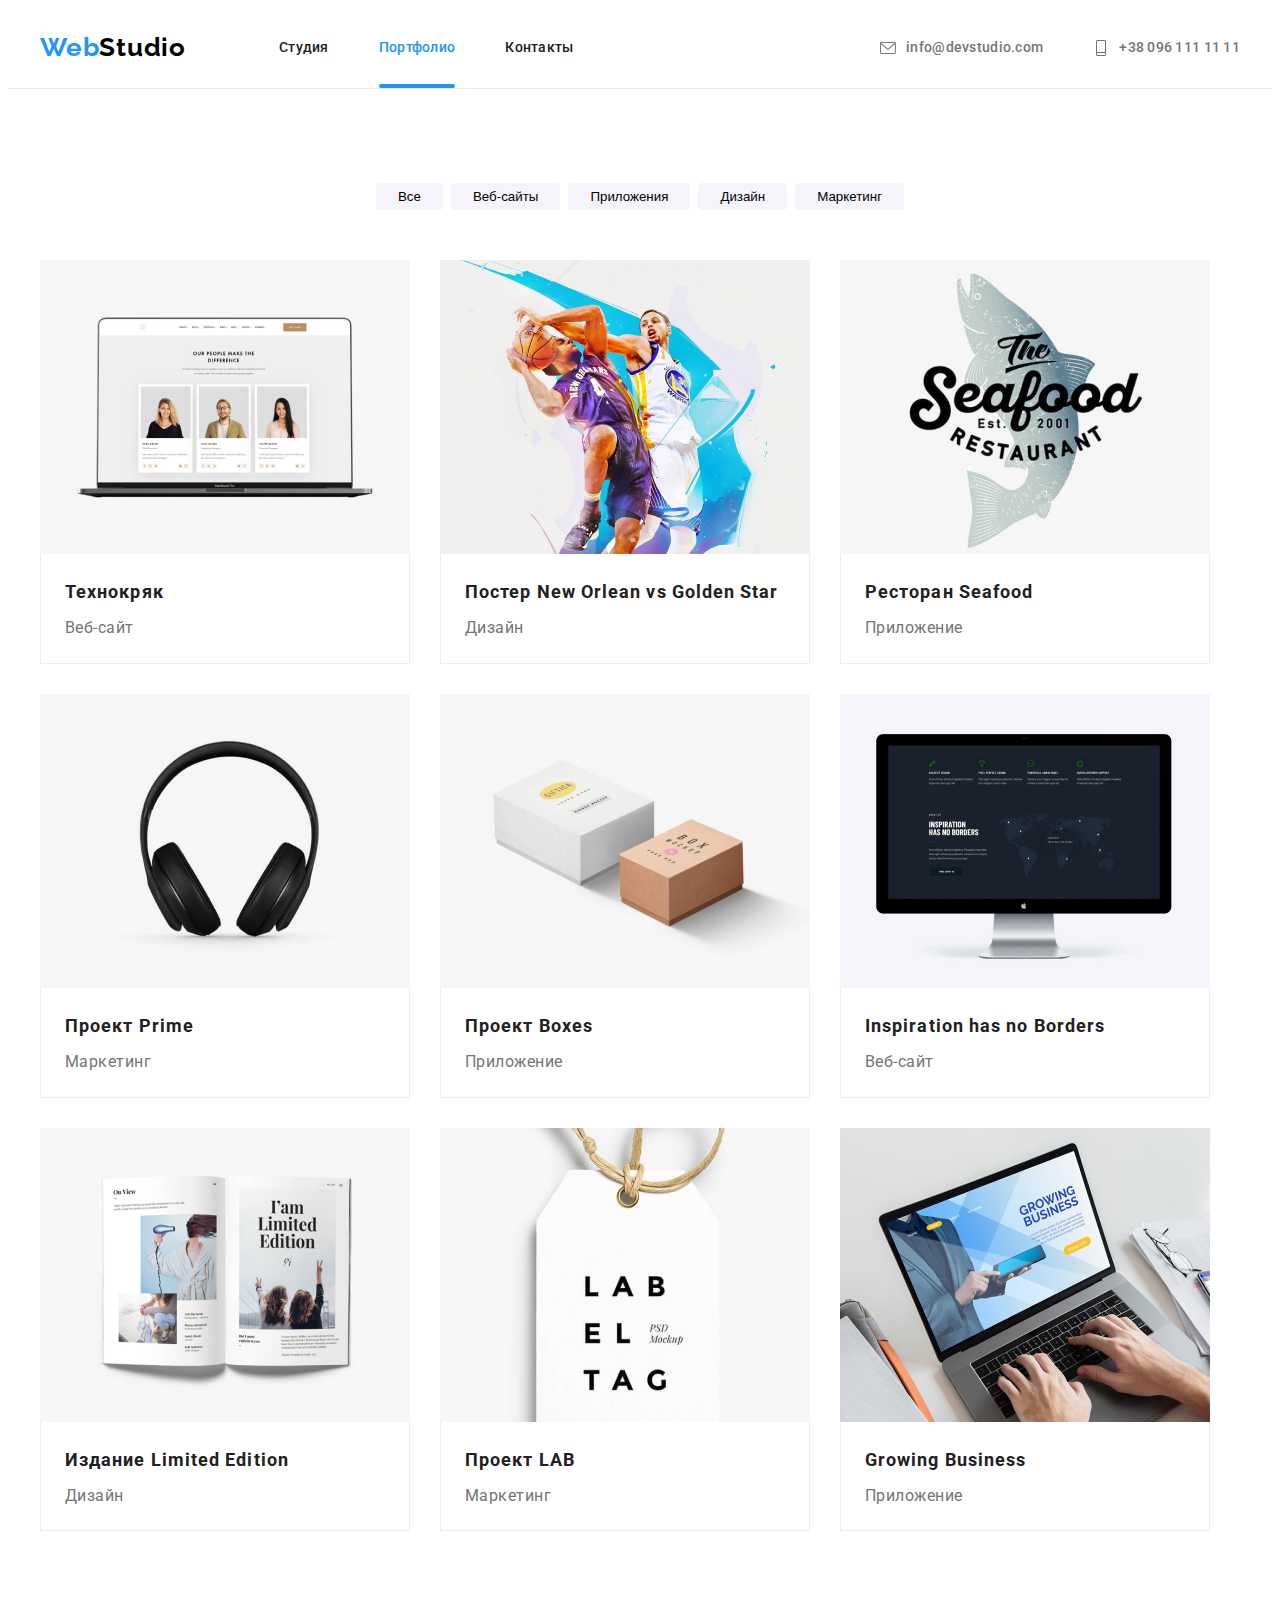
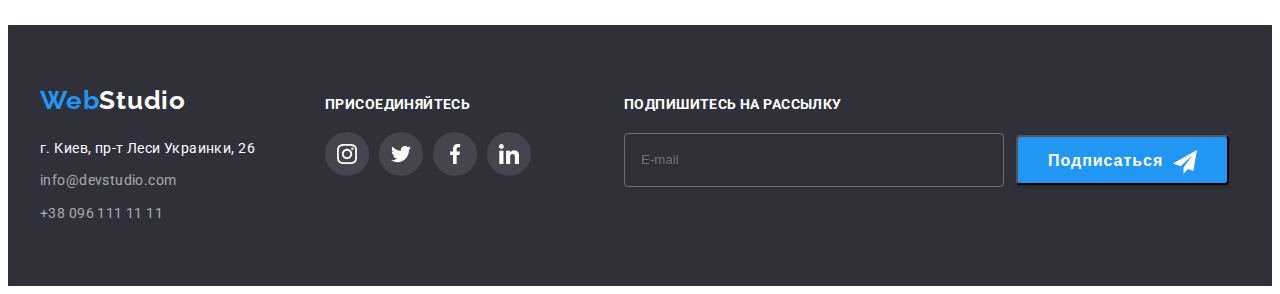
==== portfolio.html @ 50657eac "Clone HW-6" ====
<!DOCTYPE html>
<html lang="ru">
  <head>
    <meta charset="UTF-8" />
    <meta http-equiv="X-UA-Compatible" content="IE=edge" />
    <meta name="viewport" content="width=device-width, initial-scale=1.0" />
    <link rel="preconnect" href="https://fonts.googleapis.com" />
    <link rel="preconnect" href="https://fonts.gstatic.com" crossorigin />
    <link
      href="https://fonts.googleapis.com/css2?family=Inter:wght@500;700;800&family=Raleway:wght@700&family=Roboto:wght@400;500;700;900&display=swap"
      rel="stylesheet"
    />
    <link
      rel="stylesheet"
      href="https://cdnjs.cloudflare.com/ajax/libs/modern-normalize/1.1.0/modern-normalize.min.css"
      integrity="sha512-wpPYUAdjBVSE4KJnH1VR1HeZfpl1ub8YT/NKx4PuQ5NmX2tKuGu6U/JRp5y+Y8XG2tV+wKQpNHVUX03MfMFn9Q=="
      crossorigin="anonymous"
      referrerpolicy="no-referrer"
    />
    <link rel="stylesheet" href="./css/stylesportfolio.css" />
    <title>Portfolio</title>
  </head>

  <body>
    <!--HEADER-->
    <header class="page-header">
      <div class="container header-container">
        <nav class="navbar">
          <a class="logo" href="index.html"
            ><span class="logo-color">Web</span>Studio</a
          >
          <ul class="list menu">
            <li class="menu-item">
              <a class="menu-link link" href="index.html">Студия</a>
            </li>
            <li class="menu-item">
              <a class="menu-link current-link link" href="portfolio.html"
                >Портфолио</a
              >
            </li>
            <li class="menu-item">
              <a class="menu-link link" href="#">Контакты</a>
            </li>
          </ul>
        </nav>
        <ul class="head-contact list">
          <li class="contact-item-header">
            <a class="head-contact-mail link" href="mailto:info@devstudio.com">
              <svg class="icon-contact">
                <use href="./images/sprites-svg.svg#icon-mail"></use>
              </svg>
              info@devstudio.com</a
            >
          </li>
          <li class="contact-item-header">
            <a class="head-contact-tel link" href="tel:+380961111111"
              ><svg class="icon-contact">
                <use href="./images/sprites-svg.svg#icon-phone"></use>
              </svg>
              +38 096 111 11 11</a
            >
          </li>
        </ul>
      </div>
    </header>

    <!--MAIN-->
    <main>
      <!--PORTFOLIO-->
      <section class="portfolio-section">
        <div class="container">
          <ul class="list main-btn">
            <li class="btn-item">
              <button class="btn" type="button">Все</button>
            </li>
            <li class="btn-item">
              <button class="btn" type="button">Веб-сайты</button>
            </li>
            <li class="btn-item">
              <button class="btn" type="button">Приложения</button>
            </li>
            <li class="btn-item">
              <button class="btn" type="button">Дизайн</button>
            </li>
            <li class="btn-item">
              <button class="btn" type="button">Маркетинг</button>
            </li>
          </ul>

          <ul class="list portfolio-list">
            <li class="portfolio-item">
              <a class="link portfolio-img-link" href="#">
                <div class="overlay-container">
                  <img
                    class="portfolio-photo"
                    src="./images/portfolio/sait-technocrack.jpg"
                    alt="Технокряк"
                    width="370"
                    height="294"
                  />
                  <div class="overlay">
                    <p class="overlay-text">
                      Ресурс предлагает комплексные предложения с разным уровнем
                      функционала и сервисов. Все это позволит посетителю
                      получить исчерпывающие сведения о компании или частном
                      лице.
                    </p>
                  </div>
                </div>
                <div class="border-portfolio">
                  <h2 class="portfolio-title">Технокряк</h2>
                  <p class="portfolio-description">Веб-сайт</p>
                </div>
              </a>
            </li>
            <li class="portfolio-item">
              <a class="link portfolio-img-link" href="#">
                <div class="overlay-container">
                  <img
                    class="portfolio-photo"
                    src="./images/portfolio/design-poster.jpg"
                    alt="Постер New Orlean vs Golden Star"
                    width="370"
                    height="294"
                  />
                  <div class="overlay">
                    <p class="overlay-text">
                      Ресурс предлагает комплексные предложения с разным уровнем
                      функционала и сервисов. Все это позволит посетителю
                      получить исчерпывающие сведения о компании или частном
                      лице.
                    </p>
                  </div>
                </div>

                <div class="border-portfolio">
                  <h2 class="portfolio-title">
                    Постер New Orlean vs Golden Star
                  </h2>
                  <p class="portfolio-description">Дизайн</p>
                </div>
              </a>
            </li>
            <li class="portfolio-item">
              <a class="link portfolio-img-link" href="#">
                <div class="overlay-container">
                  <img
                    class="portfolio-photo"
                    src="./images/portfolio/app-restaurant.jpg"
                    alt="Ресторан Seafood"
                    width="370"
                    height="294"
                  />
                  <div class="overlay">
                    <p class="overlay-text">
                      Ресурс предлагает комплексные предложения с разным уровнем
                      функционала и сервисов. Все это позволит посетителю
                      получить исчерпывающие сведения о компании или частном
                      лице.
                    </p>
                  </div>
                </div>

                <div class="border-portfolio">
                  <h2 class="portfolio-title">Ресторан Seafood</h2>
                  <p class="portfolio-description">Приложение</p>
                </div>
              </a>
            </li>

            <li class="portfolio-item">
              <a class="link portfolio-img-link" href="#">
                <div class="overlay-container">
                  <img
                    class="portfolio-photo"
                    src="./images/portfolio/market-prime.jpg"
                    alt="Проект Prime"
                    width="370"
                    height="294"
                  />
                  <div class="overlay">
                    <p class="overlay-text">
                      Ресурс предлагает комплексные предложения с разным уровнем
                      функционала и сервисов. Все это позволит посетителю
                      получить исчерпывающие сведения о компании или частном
                      лице.
                    </p>
                  </div>
                </div>

                <div class="border-portfolio">
                  <h2 class="portfolio-title">Проект Prime</h2>
                  <p class="portfolio-description">Маркетинг</p>
                </div>
              </a>
            </li>
            <li class="portfolio-item">
              <a class="link portfolio-img-link" href="#">
                <div class="overlay-container">
                  <img
                    class="portfolio-photo"
                    src="./images/portfolio/app-boxes.jpg"
                    alt="Проект Boxes"
                    width="370"
                    height="294"
                  />
                  <div class="overlay">
                    <p class="overlay-text">
                      Ресурс предлагает комплексные предложения с разным уровнем
                      функционала и сервисов. Все это позволит посетителю
                      получить исчерпывающие сведения о компании или частном
                      лице.
                    </p>
                  </div>
                </div>

                <div class="border-portfolio">
                  <h2 class="portfolio-title">Проект Boxes</h2>
                  <p class="portfolio-description">Приложение</p>
                </div>
              </a>
            </li>
            <li class="portfolio-item">
              <a class="link portfolio-img-link" href="#">
                <div class="overlay-container">
                  <img
                    class="portfolio-photo"
                    src="./images/portfolio/sait-no-borders.jpg"
                    alt="Inspiration has no Borders"
                    width="370"
                    height="294"
                  />
                  <div class="overlay">
                    <p class="overlay-text">
                      Ресурс предлагает комплексные предложения с разным уровнем
                      функционала и сервисов. Все это позволит посетителю
                      получить исчерпывающие сведения о компании или частном
                      лице.
                    </p>
                  </div>
                </div>

                <div class="border-portfolio">
                  <h2 class="portfolio-title">Inspiration has no Borders</h2>
                  <p class="portfolio-description">Веб-сайт</p>
                </div>
              </a>
            </li>
            <li class="portfolio-item">
              <a class="link portfolio-img-link" href="#">
                <div class="overlay-container">
                  <img
                    class="portfolio-photo"
                    src="./images/portfolio/design-limited-edition.jpg"
                    alt="Издание Limited Edition"
                    width="370"
                    height="294"
                  />
                  <div class="overlay">
                    <p class="overlay-text">
                      Ресурс предлагает комплексные предложения с разным уровнем
                      функционала и сервисов. Все это позволит посетителю
                      получить исчерпывающие сведения о компании или частном
                      лице.
                    </p>
                  </div>
                </div>

                <div class="border-portfolio">
                  <h2 class="portfolio-title">Издание Limited Edition</h2>
                  <p class="portfolio-description">Дизайн</p>
                </div>
              </a>
            </li>
            <li class="portfolio-item">
              <a class="link portfolio-img-link" href="#">
                <div class="overlay-container">
                  <img
                    class="portfolio-photo"
                    src="./images/portfolio/market-lab.jpg"
                    alt="Проект LAB"
                    width="370"
                    height="294"
                  />
                  <div class="overlay">
                    <p class="overlay-text">
                      Ресурс предлагает комплексные предложения с разным уровнем
                      функционала и сервисов. Все это позволит посетителю
                      получить исчерпывающие сведения о компании или частном
                      лице.
                    </p>
                  </div>
                </div>

                <div class="border-portfolio">
                  <h2 class="portfolio-title">Проект LAB</h2>
                  <p class="portfolio-description">Маркетинг</p>
                </div>
              </a>
            </li>
            <li class="portfolio-item">
              <a class="link portfolio-img-link" href="#">
                <div class="overlay-container">
                  <img
                    class="portfolio-photo"
                    src="./images/portfolio/app-growing-business.jpg"
                    alt="Growing Business"
                    width="370"
                    height="294"
                  />
                  <div class="overlay">
                    <p class="overlay-text">
                      Ресурс предлагает комплексные предложения с разным уровнем
                      функционала и сервисов. Все это позволит посетителю
                      получить исчерпывающие сведения о компании или частном
                      лице.
                    </p>
                  </div>
                </div>

                <div class="border-portfolio">
                  <h2 class="portfolio-title">Growing Business</h2>
                  <p class="portfolio-description">Приложение</p>
                </div>
              </a>
            </li>
          </ul>
        </div>
      </section>
    </main>

    <!--FOOTER-->
    <footer>
      <!--CONTACTS-->
      <div class="container container-footer">
        <div class="contact-container-footer">
          <a class="logo link logo-footer" href="index.html"
            ><span class="logo-color">Web</span>Studio</a
          >
          <address class="footer-contact">
            <ul class="list contact-list">
              <li class="contact-item">
                <a
                  class="local link"
                  href="https://goo.gl/maps/vMf8cFLKpYk1U5oU7"
                  target="_blank"
                  rel="noopener noreferrer"
                  >г. Киев, пр-т Леси Украинки, 26</a
                >
              </li>
              <li class="contact-item">
                <a
                  class="footer-contact-mail link"
                  href="mailto:info@devstudio.com"
                  >info@devstudio.com</a
                >
              </li>
              <li class="contact-item">
                <a class="footer-contact-tel link" href="tel:+380961111111"
                  >+38 096 111 11 11</a
                >
              </li>
            </ul>
          </address>
        </div>
        <!--SOCIAL-FOOTER-->
        <div class="social-footer">
          <p class="social-text">присоединяйтесь</p>
          <ul class="social-list-footer list">
            <li class="social-list-item-footer">
              <a href="" class="social-list-link-footer">
                <svg class="social-list-icon-footer" width="20" height="20">
                  <use href="./images/sprites-svg.svg#icon-instagram"></use>
                </svg>
              </a>
            </li>
            <li class="social-list-item-footer">
              <a href="" class="social-list-link-footer">
                <svg class="social-list-icon-footer" width="20" height="20">
                  <use href="./images/sprites-svg.svg#icon-twitter"></use>
                </svg>
              </a>
            </li>
            <li class="social-list-item-footer">
              <a href="" class="social-list-link-footer">
                <svg class="social-list-icon-footer" width="20" height="20">
                  <use href="./images/sprites-svg.svg#icon-facebook"></use>
                </svg>
              </a>
            </li>
            <li class="social-list-item-footer">
              <a href="" class="social-list-link-footer">
                <svg class="social-list-icon-footer" width="20" height="20">
                  <use href="./images/sprites-svg.svg#icon-linkedin"></use>
                </svg>
              </a>
            </li>
          </ul>
        </div>

        <!--SUBSCRIBE-FOOTER-->
        <div class="subscribe-container">
          <p class="subscribe-text">Подпишитесь на рассылку</p>
          <form class="subscribe-form">
            <input
              class="subscribe-input"
              type="email"
              placeholder="E-mail"
              name="mail"
              id="mail"
              required
            />
            <button type="submit" class="subscribe-btn" name="subscribe">
              Подписаться<svg class="subscribe-icon">
                <use href="./images/sprites-svg.svg#icon-send"></use>
              </svg>
            </button>
          </form>
        </div>
      </div>
    </footer>
  </body>
</html>
---- css/stylesportfolio.css ----
:root {
  --main-font: "Roboto", sans-serif;
  --secondary-font: "Raleway", sans-serif;
  --accent-color: #2f303a;
  --text-color-contact: #757575;
  --highlight-text-color: #2196f3;
}

body {
  font-family: var(--main-font);
}

.list {
  list-style: none;
}

.link {
  text-decoration: none;
  color: #000;
}

h1,
h2,
h3,
h4,
h5,
h6,
p {
  margin-top: 0;
  margin-bottom: 0;
}

ul,
ol {
  margin-top: 0;
  margin-bottom: 0;
  padding-left: 0;
}

img {
  display: block;
}

.container {
  width: 1200px;
  margin-left: auto;
  margin-right: auto;
  padding-left: 15px;
  padding-right: 15px;
}

/*================HEADER================*/

.page-header {
  border-bottom: 1px solid #ececec;
}

.header-container {
  display: flex;
  align-items: center;
  justify-content: space-between;
}

/*navbar*/
.navbar {
  display: flex;
  align-items: center;
}

.logo {
  margin-right: 93px;
}

.menu {
  display: flex;
  }

.menu-item:not(:last-child) {
  margin-right: 50px;
}

.menu-link {
  position: relative;
  display: block;
  font-weight: 500;
  font-size: 14px;
  line-height: 1.1;
  letter-spacing: 0.02em;
  color: #212121;
  padding-top: 32px;
  padding-bottom: 32px;
  transition: color 250ms cubic-bezier(0.4, 0, 0.2, 1);;
}

.menu-link:hover,
.menu-link:focus {
  color: var(--highlight-text-color);
}

.current-link::after {
  content: ' ';
  position: absolute;
  width: 100%;
  height: 4px;
  left: 0;
  bottom: 0;
  background: var(--highlight-text-color);
  border-radius: 2px;
  }

.head-contact {
  display: flex;
}

.head-contact-mail:hover,
.head-contact-tel:hover,
.head-contact-mail:focus,
.head-contact-tel:focus {
  color: #2196f3;
  }

.head-contact-mail:hover .icon-contact,
.head-contact-tel:hover .icon-contact,
.head-contact-mail:focus .icon-contact,
.head-contact-tel:focus .icon-contact{
  fill: var(--highlight-text-color);
}

.contact-item-header {
  display: flex;
  align-items: center;
  justify-content: center;
}

.contact-item-header:not(:last-of-type) {
  margin-right: 50px;
}

.head-contact-mail,
.head-contact-tel {
  display: flex;
  font-weight: 500;
  font-size: 14px;
  line-height: 1.1;
  letter-spacing: 0.02em;
  color: #757575;
  padding-top: 32px;
  padding-bottom: 32px;
  }

.current-link {
  color: var(--highlight-text-color);
}

.icon-contact {
  width: 16px;
  height: 16px;
  margin-right: 10px;
  fill: #757575;
  transition: fill 250ms cubic-bezier(0.4, 0, 0.2, 1);;
  }


/*logo*/
.logo {
  text-decoration: none;
  font-family: var(--secondary-font);
  font-weight: 700;
  font-size: 26px;
  line-height: 1.2;
  letter-spacing: 0.03em;
  color: black;
}

.logo-color {
  color: #2196f3;
}

/* ===============MAIN=============== */

.portfolio-section {
  padding-bottom: 94px;
  padding-top: 94px;
}

/*navigation*/
.main-btn {
  font-weight: 500;
  font-size: 16px;
  line-height: 1.6;
  text-align: center;
  letter-spacing: 0.03em;
  display: flex;
  justify-content: center;
  margin-bottom: 50px;
}

.btn-item:not(:last-child) {
  margin-right: 8px;
}

.btn {
  cursor: pointer;
  background: #f5f4fa;
  padding: 6px 22px;
  border-radius: 4px;
  border: none;
  transition: color 250ms cubic-bezier(0.4, 0, 0.2, 1), background-color 250ms cubic-bezier(0.4, 0, 0.2, 1), box-shadow 250ms cubic-bezier(0.4, 0, 0.2, 1);
}

.btn:hover,
.btn:focus {
  background-color: #2196f3;
  color: #fff;
  box-shadow: 0px 3px 1px rgba(0, 0, 0, 0.1), 0px 1px 2px rgba(0, 0, 0, 0.08),
    0px 2px 2px rgba(0, 0, 0, 0.12);
}

/*List portfolio*/
.portfolio-list {
  display: flex;
  flex-wrap: wrap;
  margin-top: -30px;
}

.portfolio-item {
  flex-basis: calc((100% - 90px) / 3);
  margin-top: 30px;
  }

.portfolio-item:not(:nth-child(3n)) {
  margin-right: 30px;
}

.border-portfolio {
  border-left: 1px solid #eeeeee;
  border-right: 1px solid #eeeeee;
  border-bottom: 1px solid #eeeeee;
  padding: 20px 24px;
  background-color: #ffffff;
  }

.portfolio-img-link {
  position: relative;
  display: block;
  transition: box-shadow 250ms cubic-bezier(0.4, 0, 0.2, 1);
  }

.portfolio-img-link:hover,
.portfolio-img-link:focus {
  box-shadow: 0px 1px 1px rgba(0, 0, 0, 0.12), 0px 4px 4px rgba(0, 0, 0, 0.06), 1px 4px 6px rgba(0, 0, 0, 0.16);
}

.portfolio-title {
  font-weight: 700;
  font-size: 18px;
  line-height: 2;
  letter-spacing: 0.06em;
  color: #212121;
  margin-bottom: 4px;
}

.portfolio-description {
  font-size: 16px;
  line-height: 1.8;
  letter-spacing: 0.03em;
  color: var(--text-color-contact);
}

.overlay-container {
  position: relative;
  overflow: hidden;
}

.overlay {
  opacity: 0;
  top: 0;
  left: 0;
  width: 370px;
  height: 294px;
  position: absolute;
  background-color: rgba(33, 150, 243, 0.9);
  transform: translate(0, 100%);
  transition: opacity 250ms cubic-bezier(0.4, 0, 0.2, 1), transform 250ms cubic-bezier(0.4, 0, 0.2, 1);
  }

.overlay-text {
  text-align: left;
  color: #ffffff;
  position: absolute;
  font-size: 18px;
  line-height: 1.4;
  letter-spacing: 0.03em;
  padding: 63px 24px;
}

.portfolio-img-link:hover .overlay {
opacity: 1;
transform: translate(0, 0);
}

/* ===============FOOTER=============== */

footer {
  background-color: var(--accent-color);
  padding-top: 60px;
  padding-bottom: 60px;
}

.container-footer {
  display: flex;
  align-items: baseline;
}

/*address*/
.footer-contact {
  font-family: var(--main-font);
  font-style: normal;
  font-size: 14px;
  line-height: 1.7;
  letter-spacing: 0.03em;
  margin-right: 70px;
}

.logo-footer {
  display: block;
  color: #ffffff;
  margin-bottom: 20px;
}

.local {
  font-size: 14px;
  line-height: 1.7;
  letter-spacing: 0.03em;
  color: #ffffff;
}

.contact-item:not(:last-of-type) {
  margin-bottom: 9px;
}

.footer-contact-tel,
.footer-contact-mail {
  font-size: 14px;
  line-height: 1.7;
  letter-spacing: 0.03em;
  color: rgba(255, 255, 255, 0.6);
}

/*==social-footer==*/

.social-footer {
  margin-right: 93px;
}

.social-text {
  font-weight: 700;
  font-size: 14px;
  line-height: 16px;
  letter-spacing: 0.03em;
  text-transform: uppercase;
  color: #ffffff;
  margin-bottom: 20px;
}

.social-list-footer {
  display: flex;
}

.social-list-item-footer:not(:last-child) {
  margin-right: 10px;
}

.social-list-link-footer {
  display: flex;
  align-items: center;
  justify-content: center;
  width: 44px;
  height: 44px;
  background-color: rgba(255, 255, 255, 0.1);
  border-radius: 50%;
  transition: background-color 250ms cubic-bezier(0.4, 0, 0.2, 1);
}

.social-list-link-footer:hover,
.social-list-link-footer:focus {
  background-color: var(--highlight-text-color);
}

.social-list-icon-footer {
  fill: #ffffff;
}

/*==subscribe==*/

.subscribe-container {

}

.subscribe-text {
font-weight: 700;
font-size: 14px;
line-height: 1.1;
letter-spacing: 0.03em;
text-transform: uppercase;
color: #FFFFFF;
margin-bottom: 20px;
}

.subscribe-form {
  display: flex;
  align-items: center;
  justify-content: center;
}

.subscribe-input {
width: 360px;
height: 50px;
border: 1px solid rgba(255, 255, 255, 0.3);
filter: drop-shadow(0px 4px 4px rgba(0, 0, 0, 0.15));
border-radius: 4px;
padding-left: 16px;
margin-right: 12px;
background-color: transparent;
color: #ffffff;
}

.subscribe-input:hover,
.subscribe-input:focus {
  border-color: var(--highlight-text-color);
}

.subscribe-btn-container {
  position: relative;
  width: 200px;
height: 50px;
}

.subscribe-btn {
  display: block;
  align-items: center;
background: var(--highlight-text-color);
box-shadow: 0px 4px 4px rgba(0, 0, 0, 0.15);
border-radius: 4px;
padding: 10px 30px;
max-height: 50px;
font-weight: 700;
font-size: 16px;
line-height: 1.8;
letter-spacing: 0.06em;
color: #FFFFFF;
cursor: pointer;
}

.subscribe-btn:hover {
  background-color: #188ce8;
}

.subscribe-icon {
  width: 24px;
  height: 24px;
  margin-left: 10px;
  vertical-align: middle;
    }
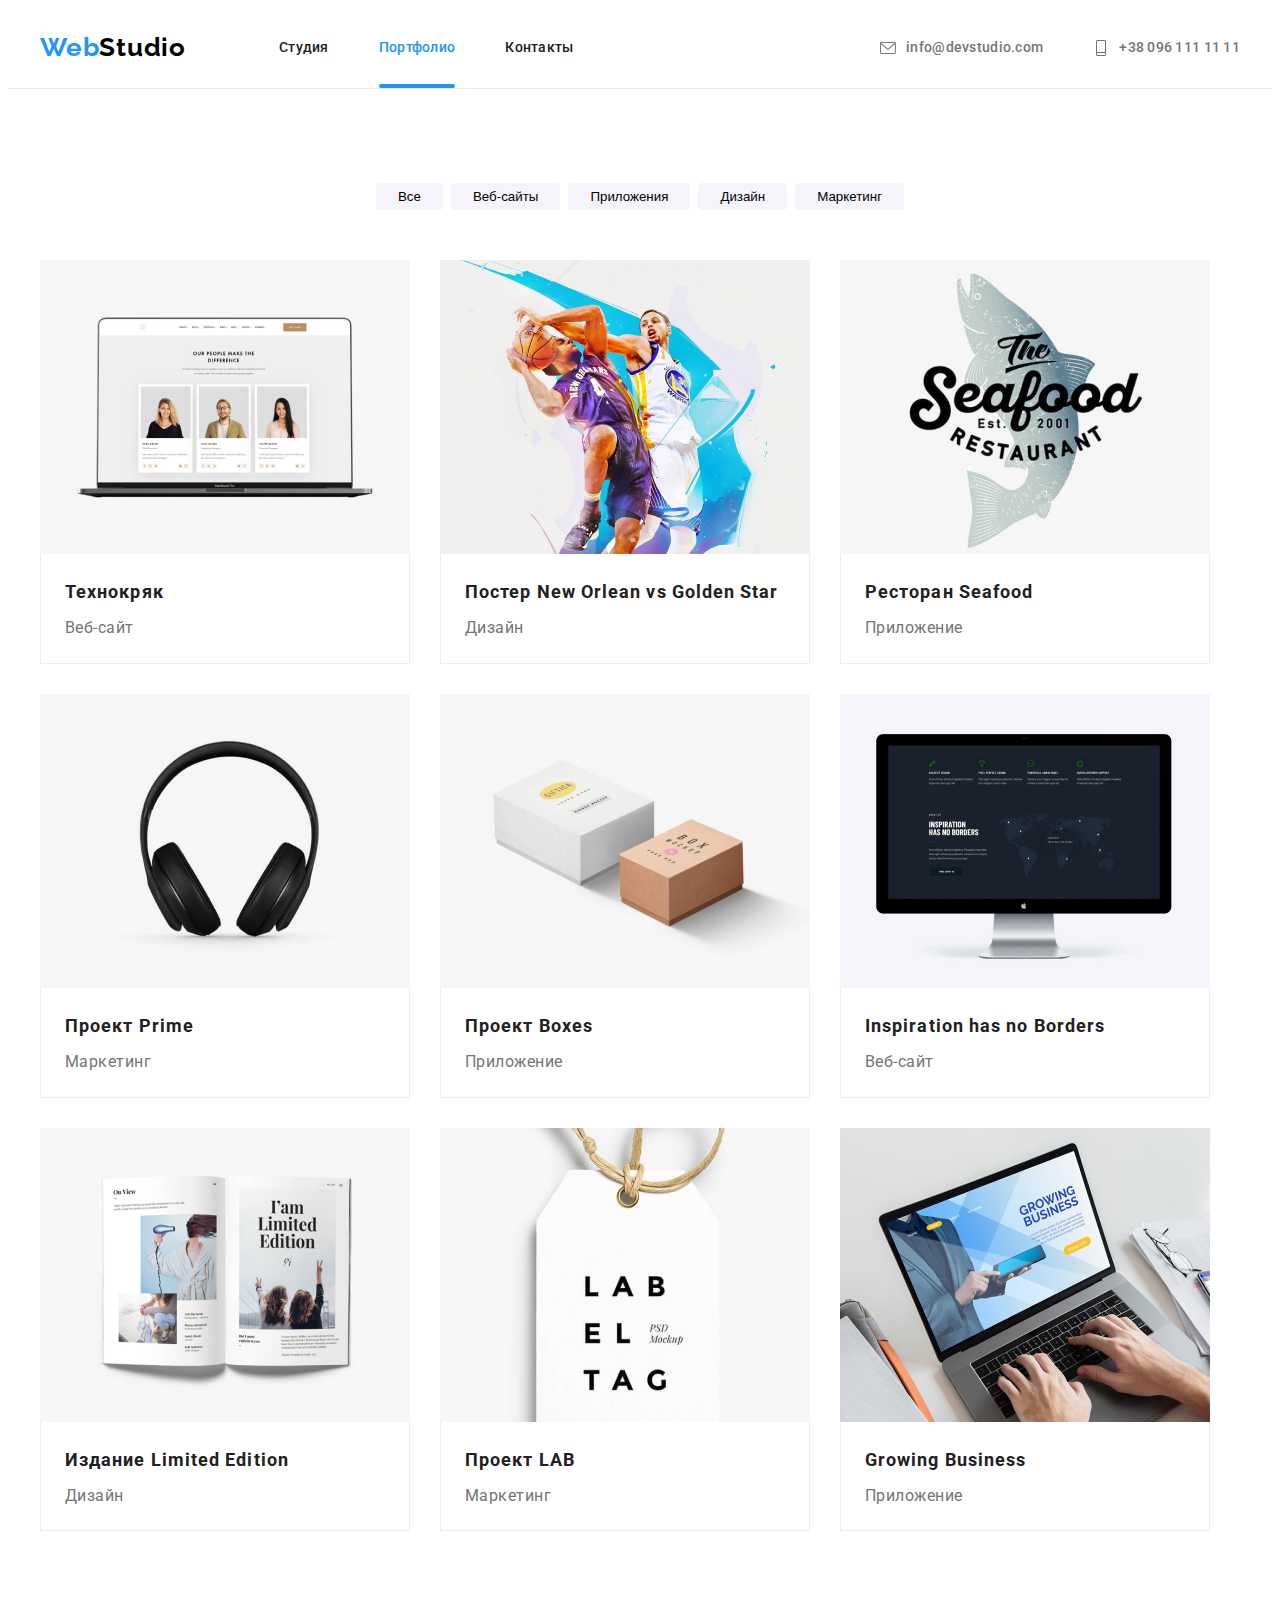
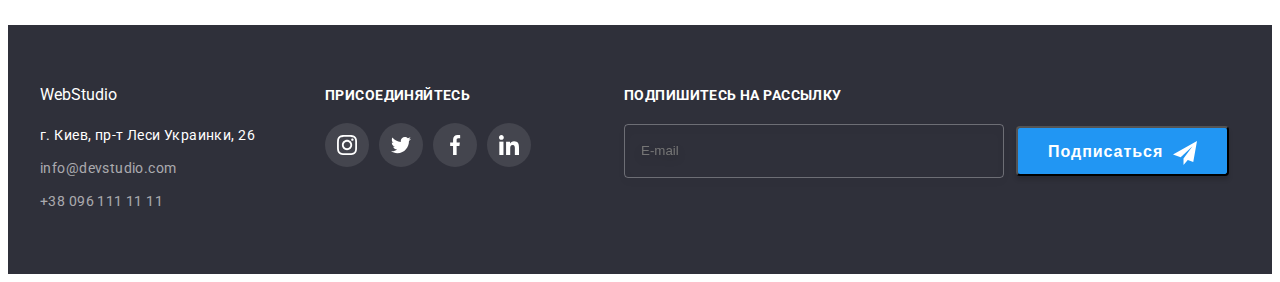
==== commit 16cfdad1: "12" ====
--- a/portfolio.html
+++ b/portfolio.html
@@ -17,6 +17,7 @@
       crossorigin="anonymous"
       referrerpolicy="no-referrer"
     />
+    <link rel="stylesheet" href="./css/main.min.css" />
     <link rel="stylesheet" href="./css/stylesportfolio.css" />
     <title>Portfolio</title>
   </head>
@@ -26,34 +27,34 @@
     <header class="page-header">
       <div class="container header-container">
         <nav class="navbar">
-          <a class="logo" href="index.html"
-            ><span class="logo-color">Web</span>Studio</a
+          <a class="logo page-header__logo" href="index.html"
+            ><span class="logo_color">Web</span>Studio</a
           >
           <ul class="list menu">
-            <li class="menu-item">
-              <a class="menu-link link" href="index.html">Студия</a>
-            </li>
-            <li class="menu-item">
-              <a class="menu-link current-link link" href="portfolio.html"
+            <li class="menu__item">
+              <a class="menu__link link" href="index.html">Студия</a>
+            </li>
+            <li class="menu__item">
+              <a class="menu__link current-link link" href="portfolio.html"
                 >Портфолио</a
               >
             </li>
-            <li class="menu-item">
-              <a class="menu-link link" href="#">Контакты</a>
+            <li class="menu__item">
+              <a class="menu__link link" href="#">Контакты</a>
             </li>
           </ul>
         </nav>
         <ul class="head-contact list">
-          <li class="contact-item-header">
-            <a class="head-contact-mail link" href="mailto:info@devstudio.com">
+          <li class="head-contact__item">
+            <a class="head-contact__mail link" href="mailto:info@devstudio.com">
               <svg class="icon-contact">
                 <use href="./images/sprites-svg.svg#icon-mail"></use>
               </svg>
               info@devstudio.com</a
             >
           </li>
-          <li class="contact-item-header">
-            <a class="head-contact-tel link" href="tel:+380961111111"
+          <li class="head-contact__item">
+            <a class="head-contact__tel link" href="tel:+380961111111"
               ><svg class="icon-contact">
                 <use href="./images/sprites-svg.svg#icon-phone"></use>
               </svg>
--- a/css/main.min.css
+++ b/css/main.min.css
@@ -0,0 +1,2 @@
+:root{--main-font: "Roboto", sans-serif;--secondary-font: "Raleway", sans-serif;--accent-color: #2f303a;--secondary-accent-color: #f5f4fa;--text-color-contact: #757575;--highlight-text-color: #2196f3}.visually-hidden{position:absolute;width:1px;height:1px;margin:-1px;border:0;padding:0;white-space:nowrap;clip-path:inset(100%);clip:rect(0 0 0 0);overflow:hidden}.list{list-style:none}.link{text-decoration:none;color:#000}h1,h2,h3,h4,h5,h6,p{margin-top:0;margin-bottom:0}ul,ol{margin-top:0;margin-bottom:0;padding-left:0}body{font-family:var(--main-font)}img{display:block}.container{width:1200px;margin-left:auto;margin-right:auto;padding-left:15px;padding-right:15px}.section{padding-top:94px;padding-bottom:94px}.title{font-weight:700;font-size:36px;margin-bottom:50px}.navbar{display:flex;align-items:center}.logo{margin-right:93px}.menu{display:flex}.menu__item:not(:last-child){margin-right:50px}.menu__link{position:relative;display:block;font-weight:500;font-size:14px;line-height:1.1;letter-spacing:0.02em;color:#212121;padding-top:32px;padding-bottom:32px;transition:color 250ms cubic-bezier(0.4, 0, 0.2, 1)}.menu__link:hover,.menu__link:focus{color:var(--highlight-text-color)}.current-link{color:var(--highlight-text-color)}.current-link::after{content:' ';position:absolute;width:100%;height:4px;left:0;bottom:0;background:var(--highlight-text-color);border-radius:2px}.head-contact{display:flex}.head-contact__item{display:flex;align-items:center;justify-content:center}.head-contact__item:not(:last-of-type){margin-right:50px}.head-contact__mail,.head-contact__tel{display:flex;font-weight:500;font-size:14px;line-height:1.1;letter-spacing:0.02em;color:#757575;padding-top:32px;padding-bottom:32px;transition:color 250ms cubic-bezier(0.4, 0, 0.2, 1)}.head-contact__mail:hover,.head-contact__mail:hover,.head-contact__mail:focus,.head-contact__mail:focus,.head-contact__tel:hover,.head-contact__tel:hover,.head-contact__tel:focus,.head-contact__tel:focus{color:var(--highlight-text-color)}.icon-contact{width:16px;height:16px;margin-right:10px;fill:#757575;transition:fill 250ms cubic-bezier(0.4, 0, 0.2, 1)}.head-contact__mail:hover .icon-contact,.head-contact__tel:hover .icon-contact,.head-contact__mail:focus .icon-contact,.head-contact__tel:focus .icon-contact{fill:var(--highlight-text-color)}.page-header__logo{text-decoration:none;font-family:var(--secondary-font);font-weight:700;font-size:26px;line-height:1.2;letter-spacing:0.03em;color:black}.logo_color{color:#2196f3}.footer__logo{text-decoration:none;font-family:var(--secondary-font);font-weight:700;font-size:26px;line-height:1.2;letter-spacing:0.03em;color:black}.social-list{display:flex;justify-content:center}.social-list__item:not(:last-child){margin-right:10px}.social-list__link{display:flex;align-items:center;justify-content:center;width:44px;height:44px;background-color:#ffffff;border-radius:50%;transition:background-color 250ms cubic-bezier(0.4, 0, 0.2, 1)}.social-list__link:hover,.social-list__link:focus{background-color:var(--highlight-text-color)}.social-list__icon{fill:#AFB1B8;transition:fill 250ms cubic-bezier(0.4, 0, 0.2, 1)}.social-list__icon:hover,.social-list__icon:focus{fill:#ffffff}.social-list__link:hover .social-list__icon,.social-list__link:focus .social-list__icon{fill:#ffffff}.backdrop{position:fixed;top:0;left:0;width:100vw;height:100vh;background-color:rgba(0,0,0,0.2);transition:opacity 250ms cubic-bezier(0.4, 0, 0.2, 1),visibility 250ms cubic-bezier(0.4, 0, 0.2, 1)}.backdrop.is-hidden{opacity:0;visibility:hidden;pointer-events:none}.modal{position:absolute;top:50%;left:50%;transform:translate(-50%, -50%);width:528px;height:581px;background-color:#FFFFFF;box-shadow:0px 1px 3px rgba(0,0,0,0.12),0px 1px 1px rgba(0,0,0,0.14),0px 2px 1px rgba(0,0,0,0.2);border-radius:4px;padding:40px}.modal-close-btn{position:absolute;top:8px;right:8px;display:flex;align-items:center;justify-content:center;height:30px;width:30px;border-radius:50%;background-color:#FFFFFF;border:1px solid rgba(0,0,0,0.1);cursor:pointer;padding:0;transition:fill 250ms cubic-bezier(0.4, 0, 0.2, 1)}.modal-close-btn-icon{transition:fill 250ms cubic-bezier(0.4, 0, 0.2, 1)}.modal-close-btn:hover .modal-close-btn-icon,.modal-close-btn:focus .modal-close-btn-icon{outline:none;fill:var(--highlight-text-color)}.contact-form{display:flex;flex-direction:column}.contact-form-title{font-weight:700;font-size:20px;line-height:1.1;text-align:center;letter-spacing:0.03em;color:#212121;margin-bottom:12px}.contact-form-field{position:relative;margin-bottom:10px}.contact-form-field-title{font-size:12px;line-height:1.1;letter-spacing:0.01em;color:#757575}.contact-form-link{color:var(--highlight-text-color)}.contact-form-wraper{position:relative;margin-top:4px}.contact-form-icon{position:absolute;top:50%;left:12px;width:15px;height:15px;transform:translateY(-50%);transition:fill 250ms cubic-bezier(0.4, 0, 0.2, 1)}.contact-form-field-title-checkbox{font-size:14px;line-height:1.7;letter-spacing:0.03em;color:#757575}.contact-form-input{width:100%;height:40px;padding-left:42px;border:1px solid rgba(33,33,33,0.2);border-radius:4px;transition:border-color 250ms cubic-bezier(0.4, 0, 0.2, 1)}.contact-form-input:hover,.contact-form-input:focus{outline:none;border-color:var(--highlight-text-color);cursor:pointer}.contact-form-input:hover+.contact-form-icon,.contact-form-input:hover+.contact-form-icon,.contact-form-input:focus+.contact-form-icon,.contact-form-input:focus+.contact-form-icon{fill:var(--highlight-text-color)}.contact-form-massage{width:100%;height:120px;border:1px solid rgba(33,33,33,0.2);border-radius:4px;padding:12px 16px;margin-bottom:20px;resize:none;transition:border-color 250ms cubic-bezier(0.4, 0, 0.2, 1)}.contact-form-massage:hover,.contact-form-massage:focus{outline:none;border-color:var(--highlight-text-color);cursor:pointer}.contact-form-checkbox-label{display:flex;align-items:center;justify-content:center}.contact-form-checkbox-label::before{content:' ';display:block;width:16px;height:16px;border:1px solid #212121;border-radius:4px;cursor:pointer;margin-right:7px}.contact-form-checkbox:checked+.contact-form-checkbox-label::before{background-color:var(--highlight-text-color);background-image:url(../images/form_icon/chek.svg);background-repeat:no-repeat;background-position:center;border:none}.contact-form-checkbox:hover+.contact-form-checkbox-label::before{border-color:var(--highlight-text-color)}.contact-form-checkbox:focus+.contact-form-checkbox-label::before{border-color:var(--highlight-text-color)}.contact-form-btn{width:200px;height:50px;font-weight:700;font-size:16px;line-height:1.8;align-items:center;text-align:center;letter-spacing:0.06em;color:#FFFFFF;background-color:var(--highlight-text-color);box-shadow:0px 4px 4px rgba(0,0,0,0.15);border-radius:4px;border:none;cursor:pointer;align-self:center;margin-top:30px}.subscribe-text{font-weight:700;font-size:14px;line-height:1.1;letter-spacing:0.03em;text-transform:uppercase;color:#FFFFFF;margin-bottom:20px}.subscribe-form{display:flex;align-items:center;justify-content:center}.subscribe-input{width:360px;height:50px;border:1px solid rgba(255,255,255,0.3);filter:drop-shadow(0px 4px 4px rgba(0,0,0,0.15));border-radius:4px;padding-left:16px;margin-right:12px;background-color:transparent;color:#ffffff;transition:border-color 250ms cubic-bezier(0.4, 0, 0.2, 1)}.subscribe-input:hover,.subscribe-input:focus{border-color:var(--highlight-text-color)}.subscribe-btn-container{position:relative;width:200px;height:50px}.subscribe-btn{display:block;align-items:center;background:var(--highlight-text-color);box-shadow:0px 4px 4px rgba(0,0,0,0.15);border-radius:4px;padding:10px 30px;max-height:50px;font-weight:700;font-size:16px;line-height:1.8;letter-spacing:0.06em;color:#FFFFFF;cursor:pointer;transition:background-color 250ms cubic-bezier(0.4, 0, 0.2, 1)}.subscribe-btn:hover{background-color:#188ce8}.subscribe-icon{width:24px;height:24px;margin-left:10px;vertical-align:middle}.footer-contact{font-family:var(--main-font);font-style:normal;font-size:14px;line-height:1.7;letter-spacing:0.03em;margin-right:70px}.footer-container__logo{display:block;color:#ffffff;margin-bottom:20px}.local{font-size:14px;line-height:1.7;letter-spacing:0.03em;color:#ffffff}.footer-contact__item:not(:last-of-type){margin-bottom:9px}.footer-contact__tel,.footer-contact__mail{font-size:14px;line-height:1.7;letter-spacing:0.03em;color:rgba(255,255,255,0.6)}.social-footer{margin-right:93px}.social-footer__text{font-weight:700;font-size:14px;line-height:16px;letter-spacing:0.03em;text-transform:uppercase;color:#ffffff;margin-bottom:20px}.social-footer__list{display:flex}.social-footer__item:not(:last-child){margin-right:10px}.social-footer__link{display:flex;align-items:center;justify-content:center;width:44px;height:44px;background-color:rgba(255,255,255,0.1);border-radius:50%;transition:background-color 250ms cubic-bezier(0.4, 0, 0.2, 1)}.social-footer__link:hover,.social-footer__link:focus{background-color:var(--highlight-text-color)}.social-footer__icon{fill:#ffffff}.page-header{border-bottom:1px solid #ececec}.header-container{display:flex;align-items:center;justify-content:space-between}.heroes{background-color:var(--accent-color);padding-top:200px;padding-bottom:200px;background-image:linear-gradient(rgba(47,48,58,0.4), rgba(47,48,58,0.4)),url(../images/heroes.jpg);background-repeat:no-repeat;background-position:center;background-size:cover;max-width:1600px;margin-right:auto;margin-left:auto}.heroes__title{font-weight:900;font-size:44px;line-height:1.3;text-align:center;letter-spacing:0.06em;text-transform:uppercase;color:#ffffff}.heroes__btn{background:#2196f3;box-shadow:0px 4px 4px rgba(0,0,0,0.15);border-radius:4px;font-weight:700;font-size:16px;line-height:1.8;align-items:center;text-align:center;letter-spacing:0.06em;color:#ffffff;padding:10px 32px;cursor:pointer;display:block;margin:30px auto 0;border:none;transition:background-color 250ms cubic-bezier(0.4, 0, 0.2, 1)}.heroes__btn:hover,.heroes__btn:focus{background-color:#188ce8}.about-us-section{padding-top:94px}.about-us-section__list{display:flex;margin-top:-30px}.about-us-section__item{margin-top:30px;width:270px}.about-us-section__item:not(:first-child){margin-left:30px}.about-us-section__div-icon{display:flex;align-items:center;justify-content:center;width:270px;height:120px;background-color:#F5F4FA;border-radius:4px;margin-bottom:30px}.about-us-section__icon{width:70px;height:70px}.about-us-section__title{font-weight:700;font-size:14px;line-height:1.1;letter-spacing:0.03em;text-transform:uppercase;color:#212121;margin-bottom:10px}.about-us-section__description{font-size:14px;line-height:1.7;letter-spacing:0.03em;color:var(--text-color-contact)}.our-work-section__list{display:flex;margin-top:-30px}.our-work-section__item{flex-basis:calc((100% - 90px) / 3);margin-top:30px;position:relative}.our-work-section__item:not(:nth-child(3n)){margin-right:30px}.our-work-section__title{line-height:1.2;text-align:center;letter-spacing:0.03em;color:#212121}.our-work-section__div-we-do{position:absolute;width:100%;height:70px;bottom:0;left:0;background-color:rgba(47,48,58,0.8)}.div-we-do__title{font-weight:700;font-size:14px;line-height:1.1;text-align:center;letter-spacing:0.03em;text-transform:uppercase;color:#FFFFFF;padding:27px}.our-command-section{background-color:var(--secondary-accent-color)}.our-command-section__title{text-align:center;letter-spacing:0.03em;color:#212121}.our-command-section__list{display:flex;margin-top:-30px}.our-command-section__item{flex-basis:calc((100% - 120px) / 4);margin-top:30px;box-shadow:0px 1px 3px rgba(0,0,0,0.12),0px 1px 1px rgba(0,0,0,0.14),0px 2px 1px rgba(0,0,0,0.2);border-radius:0px 0px 4px 4px}.our-command-section__item:not(:nth-child(4n)){margin-right:30px}.our-command-wraper{padding-top:30px;padding-bottom:30px;padding-left:10px;padding-right:10px;background-color:#ffffff}.our-command-wraper__name{font-weight:500;font-size:16px;line-height:1.2;text-align:center;letter-spacing:0.03em;color:#212121;margin-bottom:10px}.our-command-wraper__position{font-size:16px;line-height:1.2;text-align:center;letter-spacing:0.03em;color:var(--text-color-contact);margin-bottom:16px}.our-client__title{font-weight:700;font-size:36px;line-height:42px;text-align:center;letter-spacing:0.03em}.our-client__list{display:flex}.our-client__link{display:flex;width:170px;height:92px;border:1px solid #AFB1B8;border-radius:4px;align-items:center;justify-content:center;transition:border 250ms cubic-bezier(0.4, 0, 0.2, 1)}.our-client__link:hover,.our-client__link:focus{border:1px solid var(--highlight-text-color)}.our-client__item:not(:last-child){margin-right:30px}.our-client__icon{fill:#AFB1B8;width:106px;height:60px;transition:fill 250ms cubic-bezier(0.4, 0, 0.2, 1)}.our-client__link:hover .our-client__icon,.our-client__link:focus .our-client__icon{fill:var(--highlight-text-color)}footer{background-color:var(--accent-color);padding-top:60px;padding-bottom:60px}.footer-container{display:flex;align-items:baseline}
+/*# sourceMappingURL=main.min.css.map */--- a/css/stylesportfolio.css
+++ b/css/stylesportfolio.css
@@ -1,180 +1,7 @@
-:root {
-  --main-font: "Roboto", sans-serif;
-  --secondary-font: "Raleway", sans-serif;
-  --accent-color: #2f303a;
-  --text-color-contact: #757575;
-  --highlight-text-color: #2196f3;
-}
-
-body {
-  font-family: var(--main-font);
-}
-
-.list {
-  list-style: none;
-}
-
-.link {
-  text-decoration: none;
-  color: #000;
-}
-
-h1,
-h2,
-h3,
-h4,
-h5,
-h6,
-p {
-  margin-top: 0;
-  margin-bottom: 0;
-}
-
-ul,
-ol {
-  margin-top: 0;
-  margin-bottom: 0;
-  padding-left: 0;
-}
-
-img {
-  display: block;
-}
-
-.container {
-  width: 1200px;
-  margin-left: auto;
-  margin-right: auto;
-  padding-left: 15px;
-  padding-right: 15px;
-}
 
 /*================HEADER================*/
 
-.page-header {
-  border-bottom: 1px solid #ececec;
-}
-
-.header-container {
-  display: flex;
-  align-items: center;
-  justify-content: space-between;
-}
-
 /*navbar*/
-.navbar {
-  display: flex;
-  align-items: center;
-}
-
-.logo {
-  margin-right: 93px;
-}
-
-.menu {
-  display: flex;
-  }
-
-.menu-item:not(:last-child) {
-  margin-right: 50px;
-}
-
-.menu-link {
-  position: relative;
-  display: block;
-  font-weight: 500;
-  font-size: 14px;
-  line-height: 1.1;
-  letter-spacing: 0.02em;
-  color: #212121;
-  padding-top: 32px;
-  padding-bottom: 32px;
-  transition: color 250ms cubic-bezier(0.4, 0, 0.2, 1);;
-}
-
-.menu-link:hover,
-.menu-link:focus {
-  color: var(--highlight-text-color);
-}
-
-.current-link::after {
-  content: ' ';
-  position: absolute;
-  width: 100%;
-  height: 4px;
-  left: 0;
-  bottom: 0;
-  background: var(--highlight-text-color);
-  border-radius: 2px;
-  }
-
-.head-contact {
-  display: flex;
-}
-
-.head-contact-mail:hover,
-.head-contact-tel:hover,
-.head-contact-mail:focus,
-.head-contact-tel:focus {
-  color: #2196f3;
-  }
-
-.head-contact-mail:hover .icon-contact,
-.head-contact-tel:hover .icon-contact,
-.head-contact-mail:focus .icon-contact,
-.head-contact-tel:focus .icon-contact{
-  fill: var(--highlight-text-color);
-}
-
-.contact-item-header {
-  display: flex;
-  align-items: center;
-  justify-content: center;
-}
-
-.contact-item-header:not(:last-of-type) {
-  margin-right: 50px;
-}
-
-.head-contact-mail,
-.head-contact-tel {
-  display: flex;
-  font-weight: 500;
-  font-size: 14px;
-  line-height: 1.1;
-  letter-spacing: 0.02em;
-  color: #757575;
-  padding-top: 32px;
-  padding-bottom: 32px;
-  }
-
-.current-link {
-  color: var(--highlight-text-color);
-}
-
-.icon-contact {
-  width: 16px;
-  height: 16px;
-  margin-right: 10px;
-  fill: #757575;
-  transition: fill 250ms cubic-bezier(0.4, 0, 0.2, 1);;
-  }
-
-
-/*logo*/
-.logo {
-  text-decoration: none;
-  font-family: var(--secondary-font);
-  font-weight: 700;
-  font-size: 26px;
-  line-height: 1.2;
-  letter-spacing: 0.03em;
-  color: black;
-}
-
-.logo-color {
-  color: #2196f3;
-}
 
 /* ===============MAIN=============== */
 
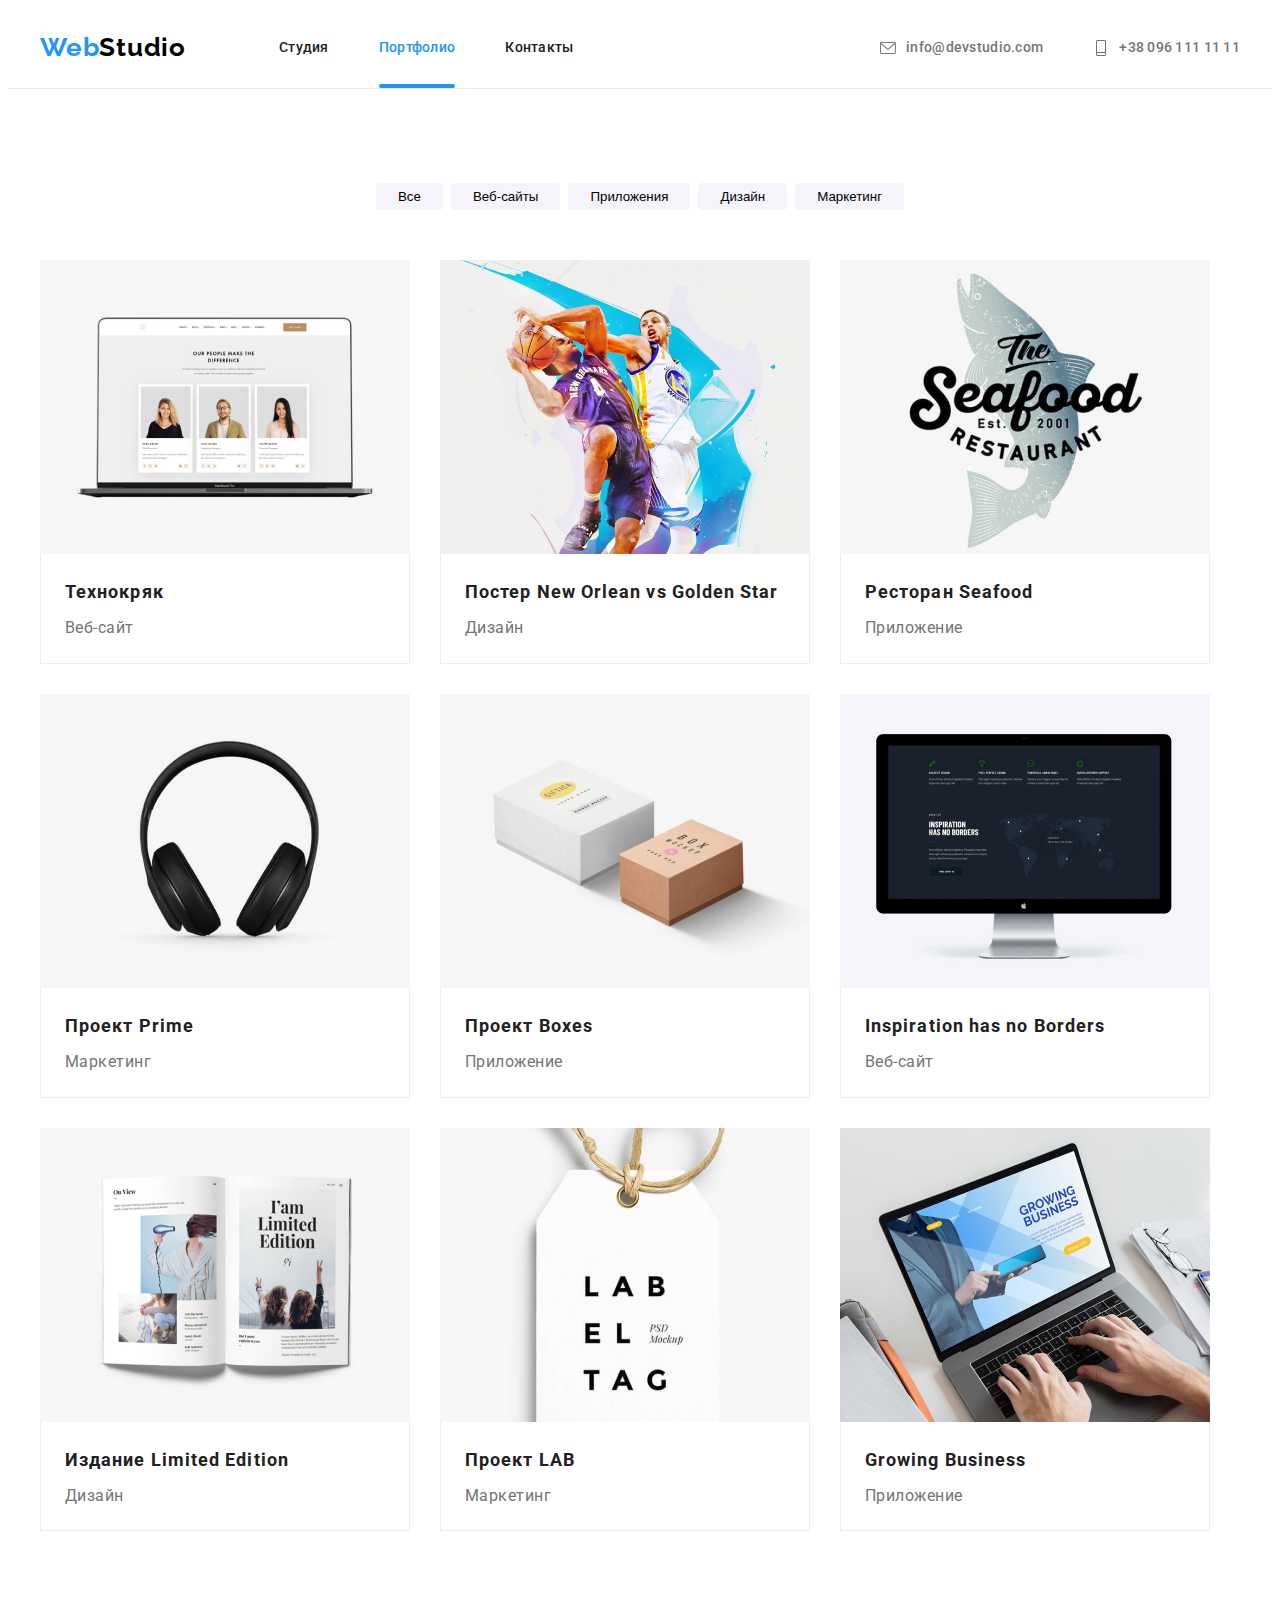
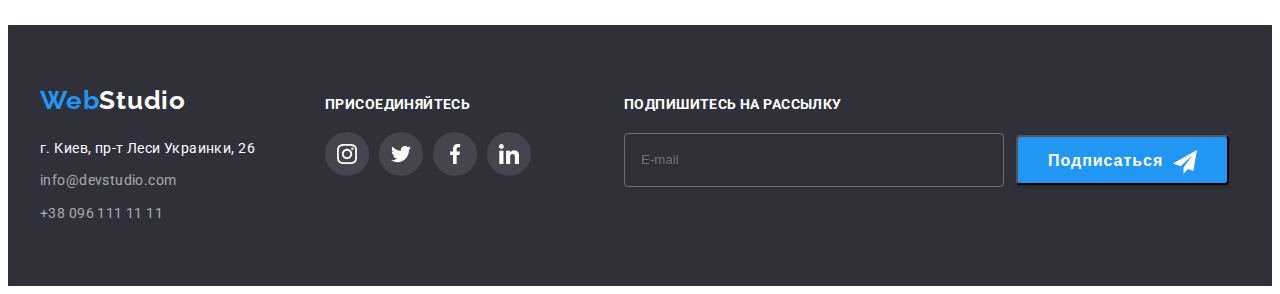
==== commit 1bbb4048: "Finish" ====
--- a/portfolio.html
+++ b/portfolio.html
@@ -18,7 +18,6 @@
       referrerpolicy="no-referrer"
     />
     <link rel="stylesheet" href="./css/main.min.css" />
-    <link rel="stylesheet" href="./css/stylesportfolio.css" />
     <title>Portfolio</title>
   </head>
 
@@ -68,7 +67,7 @@
     <!--MAIN-->
     <main>
       <!--PORTFOLIO-->
-      <section class="portfolio-section">
+      <section class="portfolio-section section">
         <div class="container">
           <ul class="list main-btn">
             <li class="btn-item">
@@ -333,14 +332,14 @@
     <!--FOOTER-->
     <footer>
       <!--CONTACTS-->
-      <div class="container container-footer">
-        <div class="contact-container-footer">
-          <a class="logo link logo-footer" href="index.html"
-            ><span class="logo-color">Web</span>Studio</a
+      <div class="container footer-container">
+        <div class="footer-container__contact">
+          <a class="link footer__logo footer-container__logo" href="index.html"
+            ><span class="logo_color">Web</span>Studio</a
           >
           <address class="footer-contact">
-            <ul class="list contact-list">
-              <li class="contact-item">
+            <ul class="list footer-contact__list">
+              <li class="footer-contact__item">
                 <a
                   class="local link"
                   href="https://goo.gl/maps/vMf8cFLKpYk1U5oU7"
@@ -349,15 +348,15 @@
                   >г. Киев, пр-т Леси Украинки, 26</a
                 >
               </li>
-              <li class="contact-item">
+              <li class="footer-contact__item">
                 <a
-                  class="footer-contact-mail link"
+                  class="footer-contact__mail link"
                   href="mailto:info@devstudio.com"
                   >info@devstudio.com</a
                 >
               </li>
-              <li class="contact-item">
-                <a class="footer-contact-tel link" href="tel:+380961111111"
+              <li class="footer-contact__item">
+                <a class="footer-contact__tel link" href="tel:+380961111111"
                   >+38 096 111 11 11</a
                 >
               </li>
@@ -366,32 +365,32 @@
         </div>
         <!--SOCIAL-FOOTER-->
         <div class="social-footer">
-          <p class="social-text">присоединяйтесь</p>
-          <ul class="social-list-footer list">
-            <li class="social-list-item-footer">
-              <a href="" class="social-list-link-footer">
-                <svg class="social-list-icon-footer" width="20" height="20">
+          <p class="social-footer__text">присоединяйтесь</p>
+          <ul class="social-footer__list list">
+            <li class="social-footer__item">
+              <a href="" class="social-footer__link">
+                <svg class="social-footer__icon" width="20" height="20">
                   <use href="./images/sprites-svg.svg#icon-instagram"></use>
                 </svg>
               </a>
             </li>
-            <li class="social-list-item-footer">
-              <a href="" class="social-list-link-footer">
-                <svg class="social-list-icon-footer" width="20" height="20">
+            <li class="social-footer__item">
+              <a href="" class="social-footer__link">
+                <svg class="social-footer__icon" width="20" height="20">
                   <use href="./images/sprites-svg.svg#icon-twitter"></use>
                 </svg>
               </a>
             </li>
-            <li class="social-list-item-footer">
-              <a href="" class="social-list-link-footer">
-                <svg class="social-list-icon-footer" width="20" height="20">
+            <li class="social-footer__item">
+              <a href="" class="social-footer__link">
+                <svg class="social-footer__icon" width="20" height="20">
                   <use href="./images/sprites-svg.svg#icon-facebook"></use>
                 </svg>
               </a>
             </li>
-            <li class="social-list-item-footer">
-              <a href="" class="social-list-link-footer">
-                <svg class="social-list-icon-footer" width="20" height="20">
+            <li class="social-footer__item">
+              <a href="" class="social-footer__link">
+                <svg class="social-footer__icon" width="20" height="20">
                   <use href="./images/sprites-svg.svg#icon-linkedin"></use>
                 </svg>
               </a>
--- a/css/main.min.css
+++ b/css/main.min.css
@@ -1,2 +1,2 @@
-:root{--main-font: "Roboto", sans-serif;--secondary-font: "Raleway", sans-serif;--accent-color: #2f303a;--secondary-accent-color: #f5f4fa;--text-color-contact: #757575;--highlight-text-color: #2196f3}.visually-hidden{position:absolute;width:1px;height:1px;margin:-1px;border:0;padding:0;white-space:nowrap;clip-path:inset(100%);clip:rect(0 0 0 0);overflow:hidden}.list{list-style:none}.link{text-decoration:none;color:#000}h1,h2,h3,h4,h5,h6,p{margin-top:0;margin-bottom:0}ul,ol{margin-top:0;margin-bottom:0;padding-left:0}body{font-family:var(--main-font)}img{display:block}.container{width:1200px;margin-left:auto;margin-right:auto;padding-left:15px;padding-right:15px}.section{padding-top:94px;padding-bottom:94px}.title{font-weight:700;font-size:36px;margin-bottom:50px}.navbar{display:flex;align-items:center}.logo{margin-right:93px}.menu{display:flex}.menu__item:not(:last-child){margin-right:50px}.menu__link{position:relative;display:block;font-weight:500;font-size:14px;line-height:1.1;letter-spacing:0.02em;color:#212121;padding-top:32px;padding-bottom:32px;transition:color 250ms cubic-bezier(0.4, 0, 0.2, 1)}.menu__link:hover,.menu__link:focus{color:var(--highlight-text-color)}.current-link{color:var(--highlight-text-color)}.current-link::after{content:' ';position:absolute;width:100%;height:4px;left:0;bottom:0;background:var(--highlight-text-color);border-radius:2px}.head-contact{display:flex}.head-contact__item{display:flex;align-items:center;justify-content:center}.head-contact__item:not(:last-of-type){margin-right:50px}.head-contact__mail,.head-contact__tel{display:flex;font-weight:500;font-size:14px;line-height:1.1;letter-spacing:0.02em;color:#757575;padding-top:32px;padding-bottom:32px;transition:color 250ms cubic-bezier(0.4, 0, 0.2, 1)}.head-contact__mail:hover,.head-contact__mail:hover,.head-contact__mail:focus,.head-contact__mail:focus,.head-contact__tel:hover,.head-contact__tel:hover,.head-contact__tel:focus,.head-contact__tel:focus{color:var(--highlight-text-color)}.icon-contact{width:16px;height:16px;margin-right:10px;fill:#757575;transition:fill 250ms cubic-bezier(0.4, 0, 0.2, 1)}.head-contact__mail:hover .icon-contact,.head-contact__tel:hover .icon-contact,.head-contact__mail:focus .icon-contact,.head-contact__tel:focus .icon-contact{fill:var(--highlight-text-color)}.page-header__logo{text-decoration:none;font-family:var(--secondary-font);font-weight:700;font-size:26px;line-height:1.2;letter-spacing:0.03em;color:black}.logo_color{color:#2196f3}.footer__logo{text-decoration:none;font-family:var(--secondary-font);font-weight:700;font-size:26px;line-height:1.2;letter-spacing:0.03em;color:black}.social-list{display:flex;justify-content:center}.social-list__item:not(:last-child){margin-right:10px}.social-list__link{display:flex;align-items:center;justify-content:center;width:44px;height:44px;background-color:#ffffff;border-radius:50%;transition:background-color 250ms cubic-bezier(0.4, 0, 0.2, 1)}.social-list__link:hover,.social-list__link:focus{background-color:var(--highlight-text-color)}.social-list__icon{fill:#AFB1B8;transition:fill 250ms cubic-bezier(0.4, 0, 0.2, 1)}.social-list__icon:hover,.social-list__icon:focus{fill:#ffffff}.social-list__link:hover .social-list__icon,.social-list__link:focus .social-list__icon{fill:#ffffff}.backdrop{position:fixed;top:0;left:0;width:100vw;height:100vh;background-color:rgba(0,0,0,0.2);transition:opacity 250ms cubic-bezier(0.4, 0, 0.2, 1),visibility 250ms cubic-bezier(0.4, 0, 0.2, 1)}.backdrop.is-hidden{opacity:0;visibility:hidden;pointer-events:none}.modal{position:absolute;top:50%;left:50%;transform:translate(-50%, -50%);width:528px;height:581px;background-color:#FFFFFF;box-shadow:0px 1px 3px rgba(0,0,0,0.12),0px 1px 1px rgba(0,0,0,0.14),0px 2px 1px rgba(0,0,0,0.2);border-radius:4px;padding:40px}.modal-close-btn{position:absolute;top:8px;right:8px;display:flex;align-items:center;justify-content:center;height:30px;width:30px;border-radius:50%;background-color:#FFFFFF;border:1px solid rgba(0,0,0,0.1);cursor:pointer;padding:0;transition:fill 250ms cubic-bezier(0.4, 0, 0.2, 1)}.modal-close-btn-icon{transition:fill 250ms cubic-bezier(0.4, 0, 0.2, 1)}.modal-close-btn:hover .modal-close-btn-icon,.modal-close-btn:focus .modal-close-btn-icon{outline:none;fill:var(--highlight-text-color)}.contact-form{display:flex;flex-direction:column}.contact-form-title{font-weight:700;font-size:20px;line-height:1.1;text-align:center;letter-spacing:0.03em;color:#212121;margin-bottom:12px}.contact-form-field{position:relative;margin-bottom:10px}.contact-form-field-title{font-size:12px;line-height:1.1;letter-spacing:0.01em;color:#757575}.contact-form-link{color:var(--highlight-text-color)}.contact-form-wraper{position:relative;margin-top:4px}.contact-form-icon{position:absolute;top:50%;left:12px;width:15px;height:15px;transform:translateY(-50%);transition:fill 250ms cubic-bezier(0.4, 0, 0.2, 1)}.contact-form-field-title-checkbox{font-size:14px;line-height:1.7;letter-spacing:0.03em;color:#757575}.contact-form-input{width:100%;height:40px;padding-left:42px;border:1px solid rgba(33,33,33,0.2);border-radius:4px;transition:border-color 250ms cubic-bezier(0.4, 0, 0.2, 1)}.contact-form-input:hover,.contact-form-input:focus{outline:none;border-color:var(--highlight-text-color);cursor:pointer}.contact-form-input:hover+.contact-form-icon,.contact-form-input:hover+.contact-form-icon,.contact-form-input:focus+.contact-form-icon,.contact-form-input:focus+.contact-form-icon{fill:var(--highlight-text-color)}.contact-form-massage{width:100%;height:120px;border:1px solid rgba(33,33,33,0.2);border-radius:4px;padding:12px 16px;margin-bottom:20px;resize:none;transition:border-color 250ms cubic-bezier(0.4, 0, 0.2, 1)}.contact-form-massage:hover,.contact-form-massage:focus{outline:none;border-color:var(--highlight-text-color);cursor:pointer}.contact-form-checkbox-label{display:flex;align-items:center;justify-content:center}.contact-form-checkbox-label::before{content:' ';display:block;width:16px;height:16px;border:1px solid #212121;border-radius:4px;cursor:pointer;margin-right:7px}.contact-form-checkbox:checked+.contact-form-checkbox-label::before{background-color:var(--highlight-text-color);background-image:url(../images/form_icon/chek.svg);background-repeat:no-repeat;background-position:center;border:none}.contact-form-checkbox:hover+.contact-form-checkbox-label::before{border-color:var(--highlight-text-color)}.contact-form-checkbox:focus+.contact-form-checkbox-label::before{border-color:var(--highlight-text-color)}.contact-form-btn{width:200px;height:50px;font-weight:700;font-size:16px;line-height:1.8;align-items:center;text-align:center;letter-spacing:0.06em;color:#FFFFFF;background-color:var(--highlight-text-color);box-shadow:0px 4px 4px rgba(0,0,0,0.15);border-radius:4px;border:none;cursor:pointer;align-self:center;margin-top:30px}.subscribe-text{font-weight:700;font-size:14px;line-height:1.1;letter-spacing:0.03em;text-transform:uppercase;color:#FFFFFF;margin-bottom:20px}.subscribe-form{display:flex;align-items:center;justify-content:center}.subscribe-input{width:360px;height:50px;border:1px solid rgba(255,255,255,0.3);filter:drop-shadow(0px 4px 4px rgba(0,0,0,0.15));border-radius:4px;padding-left:16px;margin-right:12px;background-color:transparent;color:#ffffff;transition:border-color 250ms cubic-bezier(0.4, 0, 0.2, 1)}.subscribe-input:hover,.subscribe-input:focus{border-color:var(--highlight-text-color)}.subscribe-btn-container{position:relative;width:200px;height:50px}.subscribe-btn{display:block;align-items:center;background:var(--highlight-text-color);box-shadow:0px 4px 4px rgba(0,0,0,0.15);border-radius:4px;padding:10px 30px;max-height:50px;font-weight:700;font-size:16px;line-height:1.8;letter-spacing:0.06em;color:#FFFFFF;cursor:pointer;transition:background-color 250ms cubic-bezier(0.4, 0, 0.2, 1)}.subscribe-btn:hover{background-color:#188ce8}.subscribe-icon{width:24px;height:24px;margin-left:10px;vertical-align:middle}.footer-contact{font-family:var(--main-font);font-style:normal;font-size:14px;line-height:1.7;letter-spacing:0.03em;margin-right:70px}.footer-container__logo{display:block;color:#ffffff;margin-bottom:20px}.local{font-size:14px;line-height:1.7;letter-spacing:0.03em;color:#ffffff}.footer-contact__item:not(:last-of-type){margin-bottom:9px}.footer-contact__tel,.footer-contact__mail{font-size:14px;line-height:1.7;letter-spacing:0.03em;color:rgba(255,255,255,0.6)}.social-footer{margin-right:93px}.social-footer__text{font-weight:700;font-size:14px;line-height:16px;letter-spacing:0.03em;text-transform:uppercase;color:#ffffff;margin-bottom:20px}.social-footer__list{display:flex}.social-footer__item:not(:last-child){margin-right:10px}.social-footer__link{display:flex;align-items:center;justify-content:center;width:44px;height:44px;background-color:rgba(255,255,255,0.1);border-radius:50%;transition:background-color 250ms cubic-bezier(0.4, 0, 0.2, 1)}.social-footer__link:hover,.social-footer__link:focus{background-color:var(--highlight-text-color)}.social-footer__icon{fill:#ffffff}.page-header{border-bottom:1px solid #ececec}.header-container{display:flex;align-items:center;justify-content:space-between}.heroes{background-color:var(--accent-color);padding-top:200px;padding-bottom:200px;background-image:linear-gradient(rgba(47,48,58,0.4), rgba(47,48,58,0.4)),url(../images/heroes.jpg);background-repeat:no-repeat;background-position:center;background-size:cover;max-width:1600px;margin-right:auto;margin-left:auto}.heroes__title{font-weight:900;font-size:44px;line-height:1.3;text-align:center;letter-spacing:0.06em;text-transform:uppercase;color:#ffffff}.heroes__btn{background:#2196f3;box-shadow:0px 4px 4px rgba(0,0,0,0.15);border-radius:4px;font-weight:700;font-size:16px;line-height:1.8;align-items:center;text-align:center;letter-spacing:0.06em;color:#ffffff;padding:10px 32px;cursor:pointer;display:block;margin:30px auto 0;border:none;transition:background-color 250ms cubic-bezier(0.4, 0, 0.2, 1)}.heroes__btn:hover,.heroes__btn:focus{background-color:#188ce8}.about-us-section{padding-top:94px}.about-us-section__list{display:flex;margin-top:-30px}.about-us-section__item{margin-top:30px;width:270px}.about-us-section__item:not(:first-child){margin-left:30px}.about-us-section__div-icon{display:flex;align-items:center;justify-content:center;width:270px;height:120px;background-color:#F5F4FA;border-radius:4px;margin-bottom:30px}.about-us-section__icon{width:70px;height:70px}.about-us-section__title{font-weight:700;font-size:14px;line-height:1.1;letter-spacing:0.03em;text-transform:uppercase;color:#212121;margin-bottom:10px}.about-us-section__description{font-size:14px;line-height:1.7;letter-spacing:0.03em;color:var(--text-color-contact)}.our-work-section__list{display:flex;margin-top:-30px}.our-work-section__item{flex-basis:calc((100% - 90px) / 3);margin-top:30px;position:relative}.our-work-section__item:not(:nth-child(3n)){margin-right:30px}.our-work-section__title{line-height:1.2;text-align:center;letter-spacing:0.03em;color:#212121}.our-work-section__div-we-do{position:absolute;width:100%;height:70px;bottom:0;left:0;background-color:rgba(47,48,58,0.8)}.div-we-do__title{font-weight:700;font-size:14px;line-height:1.1;text-align:center;letter-spacing:0.03em;text-transform:uppercase;color:#FFFFFF;padding:27px}.our-command-section{background-color:var(--secondary-accent-color)}.our-command-section__title{text-align:center;letter-spacing:0.03em;color:#212121}.our-command-section__list{display:flex;margin-top:-30px}.our-command-section__item{flex-basis:calc((100% - 120px) / 4);margin-top:30px;box-shadow:0px 1px 3px rgba(0,0,0,0.12),0px 1px 1px rgba(0,0,0,0.14),0px 2px 1px rgba(0,0,0,0.2);border-radius:0px 0px 4px 4px}.our-command-section__item:not(:nth-child(4n)){margin-right:30px}.our-command-wraper{padding-top:30px;padding-bottom:30px;padding-left:10px;padding-right:10px;background-color:#ffffff}.our-command-wraper__name{font-weight:500;font-size:16px;line-height:1.2;text-align:center;letter-spacing:0.03em;color:#212121;margin-bottom:10px}.our-command-wraper__position{font-size:16px;line-height:1.2;text-align:center;letter-spacing:0.03em;color:var(--text-color-contact);margin-bottom:16px}.our-client__title{font-weight:700;font-size:36px;line-height:42px;text-align:center;letter-spacing:0.03em}.our-client__list{display:flex}.our-client__link{display:flex;width:170px;height:92px;border:1px solid #AFB1B8;border-radius:4px;align-items:center;justify-content:center;transition:border 250ms cubic-bezier(0.4, 0, 0.2, 1)}.our-client__link:hover,.our-client__link:focus{border:1px solid var(--highlight-text-color)}.our-client__item:not(:last-child){margin-right:30px}.our-client__icon{fill:#AFB1B8;width:106px;height:60px;transition:fill 250ms cubic-bezier(0.4, 0, 0.2, 1)}.our-client__link:hover .our-client__icon,.our-client__link:focus .our-client__icon{fill:var(--highlight-text-color)}footer{background-color:var(--accent-color);padding-top:60px;padding-bottom:60px}.footer-container{display:flex;align-items:baseline}
+:root{--main-font: "Roboto", sans-serif;--secondary-font: "Raleway", sans-serif;--accent-color: #2f303a;--secondary-accent-color: #f5f4fa;--text-color-contact: #757575;--highlight-text-color: #2196f3}.visually-hidden{position:absolute;width:1px;height:1px;margin:-1px;border:0;padding:0;white-space:nowrap;clip-path:inset(100%);clip:rect(0 0 0 0);overflow:hidden}.list{list-style:none}.link{text-decoration:none;color:#000}h1,h2,h3,h4,h5,h6,p{margin-top:0;margin-bottom:0}ul,ol{margin-top:0;margin-bottom:0;padding-left:0}body{font-family:var(--main-font)}img{display:block}.container{width:1200px;margin-left:auto;margin-right:auto;padding-left:15px;padding-right:15px}.section{padding-top:94px;padding-bottom:94px}.title{font-weight:700;font-size:36px;margin-bottom:50px}.navbar{display:flex;align-items:center}.logo{margin-right:93px}.menu{display:flex}.menu__item:not(:last-child){margin-right:50px}.menu__link{position:relative;display:block;font-weight:500;font-size:14px;line-height:1.1;letter-spacing:0.02em;color:#212121;padding-top:32px;padding-bottom:32px;transition:color 250ms cubic-bezier(0.4, 0, 0.2, 1)}.menu__link:hover,.menu__link:focus{color:var(--highlight-text-color)}.current-link{color:var(--highlight-text-color)}.current-link::after{content:' ';position:absolute;width:100%;height:4px;left:0;bottom:0;background:var(--highlight-text-color);border-radius:2px}.head-contact{display:flex}.head-contact__item{display:flex;align-items:center;justify-content:center}.head-contact__item:not(:last-of-type){margin-right:50px}.head-contact__mail,.head-contact__tel{display:flex;font-weight:500;font-size:14px;line-height:1.1;letter-spacing:0.02em;color:#757575;padding-top:32px;padding-bottom:32px;transition:color 250ms cubic-bezier(0.4, 0, 0.2, 1)}.head-contact__mail:hover,.head-contact__mail:hover,.head-contact__mail:focus,.head-contact__mail:focus,.head-contact__tel:hover,.head-contact__tel:hover,.head-contact__tel:focus,.head-contact__tel:focus{color:var(--highlight-text-color)}.icon-contact{width:16px;height:16px;margin-right:10px;fill:#757575;transition:fill 250ms cubic-bezier(0.4, 0, 0.2, 1)}.head-contact__mail:hover .icon-contact,.head-contact__tel:hover .icon-contact,.head-contact__mail:focus .icon-contact,.head-contact__tel:focus .icon-contact{fill:var(--highlight-text-color)}.page-header__logo{text-decoration:none;font-family:var(--secondary-font);font-weight:700;font-size:26px;line-height:1.2;letter-spacing:0.03em;color:black}.logo_color{color:#2196f3}.footer__logo{text-decoration:none;font-family:var(--secondary-font);font-weight:700;font-size:26px;line-height:1.2;letter-spacing:0.03em;color:black}.social-list{display:flex;justify-content:center}.social-list__item:not(:last-child){margin-right:10px}.social-list__link{display:flex;align-items:center;justify-content:center;width:44px;height:44px;background-color:#ffffff;border-radius:50%;transition:background-color 250ms cubic-bezier(0.4, 0, 0.2, 1)}.social-list__link:hover,.social-list__link:focus{background-color:var(--highlight-text-color)}.social-list__icon{fill:#AFB1B8;transition:fill 250ms cubic-bezier(0.4, 0, 0.2, 1)}.social-list__icon:hover,.social-list__icon:focus{fill:#ffffff}.social-list__link:hover .social-list__icon,.social-list__link:focus .social-list__icon{fill:#ffffff}.backdrop{position:fixed;top:0;left:0;width:100vw;height:100vh;background-color:rgba(0,0,0,0.2);transition:opacity 250ms cubic-bezier(0.4, 0, 0.2, 1),visibility 250ms cubic-bezier(0.4, 0, 0.2, 1)}.backdrop.is-hidden{opacity:0;visibility:hidden;pointer-events:none}.modal{position:absolute;top:50%;left:50%;transform:translate(-50%, -50%);width:528px;height:581px;background-color:#FFFFFF;box-shadow:0px 1px 3px rgba(0,0,0,0.12),0px 1px 1px rgba(0,0,0,0.14),0px 2px 1px rgba(0,0,0,0.2);border-radius:4px;padding:40px}.modal-close-btn{position:absolute;top:8px;right:8px;display:flex;align-items:center;justify-content:center;height:30px;width:30px;border-radius:50%;background-color:#FFFFFF;border:1px solid rgba(0,0,0,0.1);cursor:pointer;padding:0;transition:fill 250ms cubic-bezier(0.4, 0, 0.2, 1)}.modal-close-btn-icon{transition:fill 250ms cubic-bezier(0.4, 0, 0.2, 1)}.modal-close-btn:hover .modal-close-btn-icon,.modal-close-btn:focus .modal-close-btn-icon{outline:none;fill:var(--highlight-text-color)}.contact-form{display:flex;flex-direction:column}.contact-form-title{font-weight:700;font-size:20px;line-height:1.1;text-align:center;letter-spacing:0.03em;color:#212121;margin-bottom:12px}.contact-form-field{position:relative;margin-bottom:10px}.contact-form-field-title{font-size:12px;line-height:1.1;letter-spacing:0.01em;color:#757575}.contact-form-link{color:var(--highlight-text-color)}.contact-form-wraper{position:relative;margin-top:4px}.contact-form-icon{position:absolute;top:50%;left:12px;width:15px;height:15px;transform:translateY(-50%);transition:fill 250ms cubic-bezier(0.4, 0, 0.2, 1)}.contact-form-field-title-checkbox{font-size:14px;line-height:1.7;letter-spacing:0.03em;color:#757575}.contact-form-input{width:100%;height:40px;padding-left:42px;border:1px solid rgba(33,33,33,0.2);border-radius:4px;transition:border-color 250ms cubic-bezier(0.4, 0, 0.2, 1)}.contact-form-input:hover,.contact-form-input:focus{outline:none;border-color:var(--highlight-text-color);cursor:pointer}.contact-form-input:hover+.contact-form-icon,.contact-form-input:hover+.contact-form-icon,.contact-form-input:focus+.contact-form-icon,.contact-form-input:focus+.contact-form-icon{fill:var(--highlight-text-color)}.contact-form-massage{width:100%;height:120px;border:1px solid rgba(33,33,33,0.2);border-radius:4px;padding:12px 16px;margin-bottom:20px;resize:none;transition:border-color 250ms cubic-bezier(0.4, 0, 0.2, 1)}.contact-form-massage:hover,.contact-form-massage:focus{outline:none;border-color:var(--highlight-text-color);cursor:pointer}.contact-form-checkbox-label{display:flex;align-items:center;justify-content:center}.contact-form-checkbox-label::before{content:' ';display:block;width:16px;height:16px;border:1px solid #212121;border-radius:4px;cursor:pointer;margin-right:7px}.contact-form-checkbox:checked+.contact-form-checkbox-label::before{background-color:var(--highlight-text-color);background-image:url(../images/form_icon/chek.svg);background-repeat:no-repeat;background-position:center;border:none}.contact-form-checkbox:hover+.contact-form-checkbox-label::before{border-color:var(--highlight-text-color)}.contact-form-checkbox:focus+.contact-form-checkbox-label::before{border-color:var(--highlight-text-color)}.contact-form-btn{width:200px;height:50px;font-weight:700;font-size:16px;line-height:1.8;align-items:center;text-align:center;letter-spacing:0.06em;color:#FFFFFF;background-color:var(--highlight-text-color);box-shadow:0px 4px 4px rgba(0,0,0,0.15);border-radius:4px;border:none;cursor:pointer;align-self:center;margin-top:30px}.subscribe-text{font-weight:700;font-size:14px;line-height:1.1;letter-spacing:0.03em;text-transform:uppercase;color:#FFFFFF;margin-bottom:20px}.subscribe-form{display:flex;align-items:center;justify-content:center}.subscribe-input{width:360px;height:50px;border:1px solid rgba(255,255,255,0.3);filter:drop-shadow(0px 4px 4px rgba(0,0,0,0.15));border-radius:4px;padding-left:16px;margin-right:12px;background-color:transparent;color:#ffffff;transition:border-color 250ms cubic-bezier(0.4, 0, 0.2, 1)}.subscribe-input:hover,.subscribe-input:focus{border-color:var(--highlight-text-color)}.subscribe-btn-container{position:relative;width:200px;height:50px}.subscribe-btn{display:block;align-items:center;background:var(--highlight-text-color);box-shadow:0px 4px 4px rgba(0,0,0,0.15);border-radius:4px;padding:10px 30px;max-height:50px;font-weight:700;font-size:16px;line-height:1.8;letter-spacing:0.06em;color:#FFFFFF;cursor:pointer;transition:background-color 250ms cubic-bezier(0.4, 0, 0.2, 1)}.subscribe-btn:hover{background-color:#188ce8}.subscribe-icon{width:24px;height:24px;margin-left:10px;vertical-align:middle}.footer-contact{font-family:var(--main-font);font-style:normal;font-size:14px;line-height:1.7;letter-spacing:0.03em;margin-right:70px}.footer-container__logo{display:block;color:#ffffff;margin-bottom:20px}.local{font-size:14px;line-height:1.7;letter-spacing:0.03em;color:#ffffff}.footer-contact__item:not(:last-of-type){margin-bottom:9px}.footer-contact__tel,.footer-contact__mail{font-size:14px;line-height:1.7;letter-spacing:0.03em;color:rgba(255,255,255,0.6)}.social-footer{margin-right:93px}.social-footer__text{font-weight:700;font-size:14px;line-height:16px;letter-spacing:0.03em;text-transform:uppercase;color:#ffffff;margin-bottom:20px}.social-footer__list{display:flex}.social-footer__item:not(:last-child){margin-right:10px}.social-footer__link{display:flex;align-items:center;justify-content:center;width:44px;height:44px;background-color:rgba(255,255,255,0.1);border-radius:50%;transition:background-color 250ms cubic-bezier(0.4, 0, 0.2, 1)}.social-footer__link:hover,.social-footer__link:focus{background-color:var(--highlight-text-color)}.social-footer__icon{fill:#ffffff}.main-btn{font-weight:500;font-size:16px;line-height:1.6;text-align:center;letter-spacing:0.03em;display:flex;justify-content:center;margin-bottom:50px}.btn-item:not(:last-child){margin-right:8px}.btn{cursor:pointer;background:#f5f4fa;padding:6px 22px;border-radius:4px;border:none;transition:color 250ms cubic-bezier(0.4, 0, 0.2, 1),background-color 250ms cubic-bezier(0.4, 0, 0.2, 1),box-shadow 250ms cubic-bezier(0.4, 0, 0.2, 1)}.btn:hover,.btn:focus{background-color:#2196f3;color:#fff;box-shadow:0px 3px 1px rgba(0,0,0,0.1),0px 1px 2px rgba(0,0,0,0.08),0px 2px 2px rgba(0,0,0,0.12)}.page-header{border-bottom:1px solid #ececec}.header-container{display:flex;align-items:center;justify-content:space-between}.heroes{background-color:var(--accent-color);padding-top:200px;padding-bottom:200px;background-image:linear-gradient(rgba(47,48,58,0.4), rgba(47,48,58,0.4)),url(../images/heroes.jpg);background-repeat:no-repeat;background-position:center;background-size:cover;max-width:1600px;margin-right:auto;margin-left:auto}.heroes__title{font-weight:900;font-size:44px;line-height:1.3;text-align:center;letter-spacing:0.06em;text-transform:uppercase;color:#ffffff}.heroes__btn{background:#2196f3;box-shadow:0px 4px 4px rgba(0,0,0,0.15);border-radius:4px;font-weight:700;font-size:16px;line-height:1.8;align-items:center;text-align:center;letter-spacing:0.06em;color:#ffffff;padding:10px 32px;cursor:pointer;display:block;margin:30px auto 0;border:none;transition:background-color 250ms cubic-bezier(0.4, 0, 0.2, 1)}.heroes__btn:hover,.heroes__btn:focus{background-color:#188ce8}.about-us-section{padding-top:94px}.about-us-section__list{display:flex;margin-top:-30px}.about-us-section__item{margin-top:30px;width:270px}.about-us-section__item:not(:first-child){margin-left:30px}.about-us-section__div-icon{display:flex;align-items:center;justify-content:center;width:270px;height:120px;background-color:#F5F4FA;border-radius:4px;margin-bottom:30px}.about-us-section__icon{width:70px;height:70px}.about-us-section__title{font-weight:700;font-size:14px;line-height:1.1;letter-spacing:0.03em;text-transform:uppercase;color:#212121;margin-bottom:10px}.about-us-section__description{font-size:14px;line-height:1.7;letter-spacing:0.03em;color:var(--text-color-contact)}.our-work-section__list{display:flex;margin-top:-30px}.our-work-section__item{flex-basis:calc((100% - 90px) / 3);margin-top:30px;position:relative}.our-work-section__item:not(:nth-child(3n)){margin-right:30px}.our-work-section__title{line-height:1.2;text-align:center;letter-spacing:0.03em;color:#212121}.our-work-section__div-we-do{position:absolute;width:100%;height:70px;bottom:0;left:0;background-color:rgba(47,48,58,0.8)}.div-we-do__title{font-weight:700;font-size:14px;line-height:1.1;text-align:center;letter-spacing:0.03em;text-transform:uppercase;color:#FFFFFF;padding:27px}.our-command-section{background-color:var(--secondary-accent-color)}.our-command-section__title{text-align:center;letter-spacing:0.03em;color:#212121}.our-command-section__list{display:flex;margin-top:-30px}.our-command-section__item{flex-basis:calc((100% - 120px) / 4);margin-top:30px;box-shadow:0px 1px 3px rgba(0,0,0,0.12),0px 1px 1px rgba(0,0,0,0.14),0px 2px 1px rgba(0,0,0,0.2);border-radius:0px 0px 4px 4px}.our-command-section__item:not(:nth-child(4n)){margin-right:30px}.our-command-wraper{padding-top:30px;padding-bottom:30px;padding-left:10px;padding-right:10px;background-color:#ffffff}.our-command-wraper__name{font-weight:500;font-size:16px;line-height:1.2;text-align:center;letter-spacing:0.03em;color:#212121;margin-bottom:10px}.our-command-wraper__position{font-size:16px;line-height:1.2;text-align:center;letter-spacing:0.03em;color:var(--text-color-contact);margin-bottom:16px}.our-client__title{font-weight:700;font-size:36px;line-height:42px;text-align:center;letter-spacing:0.03em}.our-client__list{display:flex}.our-client__link{display:flex;width:170px;height:92px;border:1px solid #AFB1B8;border-radius:4px;align-items:center;justify-content:center;transition:border 250ms cubic-bezier(0.4, 0, 0.2, 1)}.our-client__link:hover,.our-client__link:focus{border:1px solid var(--highlight-text-color)}.our-client__item:not(:last-child){margin-right:30px}.our-client__icon{fill:#AFB1B8;width:106px;height:60px;transition:fill 250ms cubic-bezier(0.4, 0, 0.2, 1)}.our-client__link:hover .our-client__icon,.our-client__link:focus .our-client__icon{fill:var(--highlight-text-color)}footer{background-color:var(--accent-color);padding-top:60px;padding-bottom:60px}.footer-container{display:flex;align-items:baseline}.portfolio-list{display:flex;flex-wrap:wrap;margin-top:-30px}.portfolio-item{flex-basis:calc((100% - 90px) / 3);margin-top:30px}.portfolio-item:not(:nth-child(3n)){margin-right:30px}.border-portfolio{border-left:1px solid #eeeeee;border-right:1px solid #eeeeee;border-bottom:1px solid #eeeeee;padding:20px 24px;background-color:#ffffff}.portfolio-img-link{position:relative;display:block;transition:box-shadow 250ms cubic-bezier(0.4, 0, 0.2, 1)}.portfolio-img-link:hover,.portfolio-img-link:focus{box-shadow:0px 1px 1px rgba(0,0,0,0.12),0px 4px 4px rgba(0,0,0,0.06),1px 4px 6px rgba(0,0,0,0.16)}.portfolio-title{font-weight:700;font-size:18px;line-height:2;letter-spacing:0.06em;color:#212121;margin-bottom:4px}.portfolio-description{font-size:16px;line-height:1.8;letter-spacing:0.03em;color:var(--text-color-contact)}.overlay-container{position:relative;overflow:hidden}.overlay{opacity:0;top:0;left:0;width:370px;height:294px;position:absolute;background-color:rgba(33,150,243,0.9);transform:translate(0, 100%);transition:opacity 250ms cubic-bezier(0.4, 0, 0.2, 1),transform 250ms cubic-bezier(0.4, 0, 0.2, 1)}.overlay-text{text-align:left;color:#ffffff;position:absolute;font-size:18px;line-height:1.4;letter-spacing:0.03em;padding:63px 24px}.portfolio-img-link:hover .overlay{opacity:1;transform:translate(0, 0)}
 /*# sourceMappingURL=main.min.css.map */